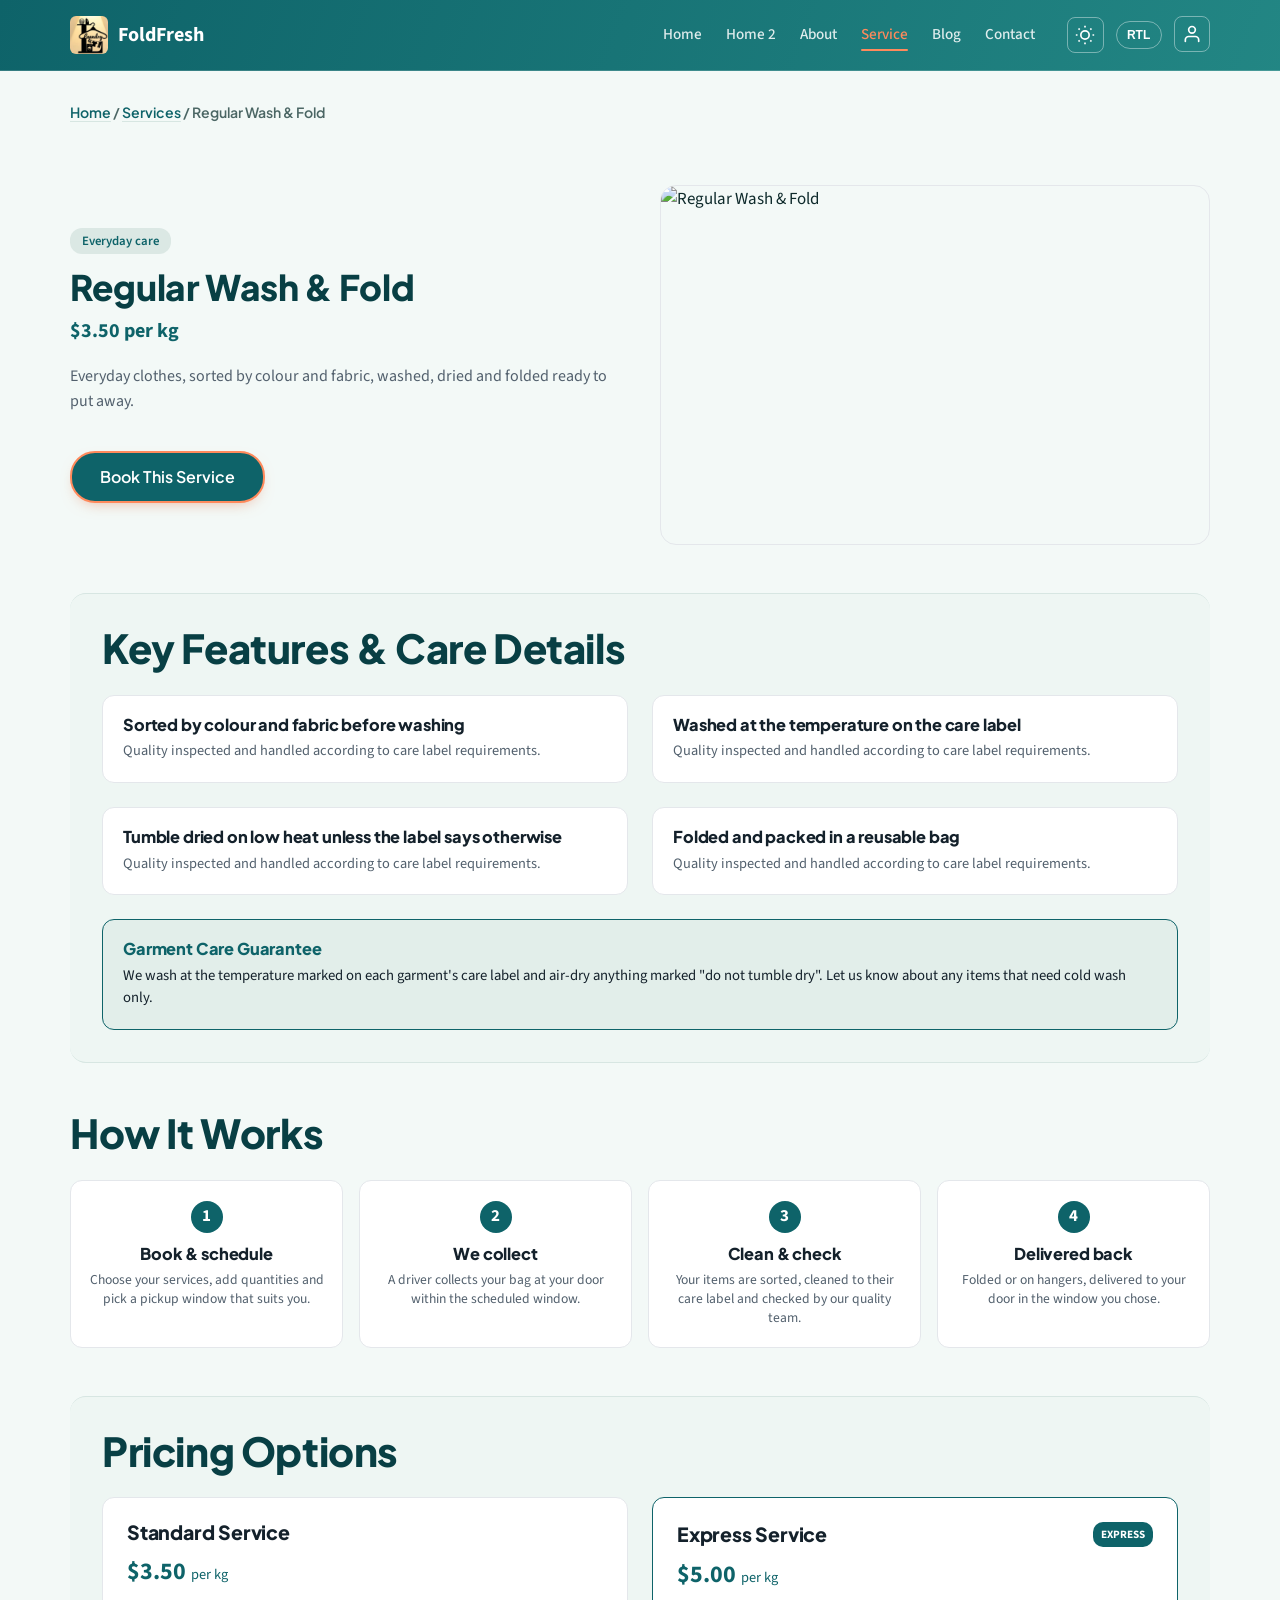
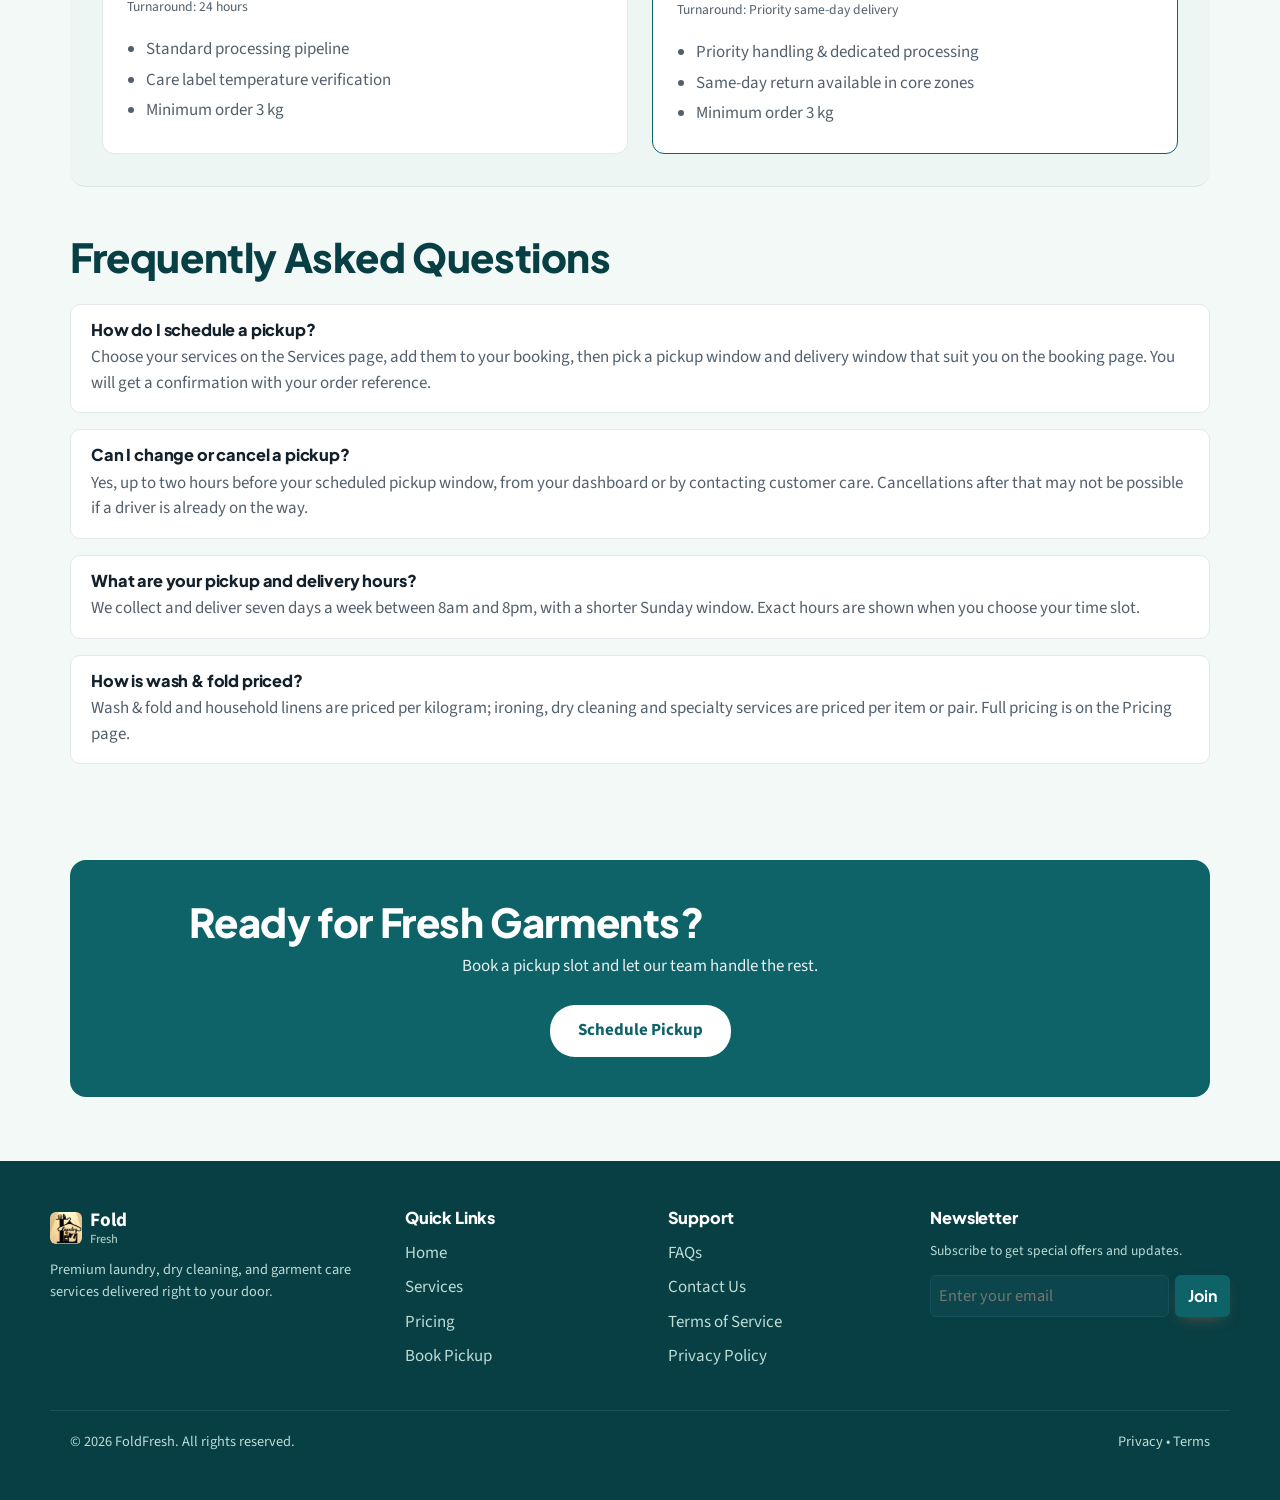
==== service-detail.html @ db2abcd6 "first commit" ====
<!doctype html>
<html lang="en" data-theme="light" dir="ltr">
<head>
<meta charset="utf-8">
<meta name="viewport" content="width=device-width,initial-scale=1">
<title id="pageTitle">Service Detail | FoldFresh</title>
<link rel="icon" href="assets/favicon.svg" type="image/svg+xml">
<link rel="stylesheet" href="css/style.css">
<style>
  :root{--bg:#f3f9f7;--panel:#ffffff;--ink:#0e2a2b;--ink2:#4b6664;--teal:#0E6369;--teal-d:#083f44;--aqua:#3BB0A4;--coral:#ff8a5c;--coral-d:#e26a3d;--line:#d7e6e2;--ok:#2f8f5b;--warn:#c96a1f;--bad:#d1493f;--r:14px;--wrap:1180px;--fh:'Plus Jakarta Sans',system-ui,sans-serif;--fb:'Source Sans 3',system-ui,sans-serif}
html{scroll-behavior:smooth;scroll-padding-top:84px}
body{margin:0;background:var(--bg);color:var(--ink);font:400 1.06rem/1.65 var(--fb);-webkit-font-smoothing:antialiased}
img{max-width:100%;display:block}a{color:inherit}
h1,h2,h3,h4{font-family:var(--fh);line-height:1.12;margin:0 0 .5em;letter-spacing:-.01em;font-weight:800;color:var(--teal-d)}
h1{font-size:clamp(2.4rem,5.4vw,4.2rem)}h2{font-size:clamp(1.7rem,3.2vw,2.5rem)}h3{font-size:1.22rem}h4{font-size:1.02rem}
p{margin:0 0 1em}
.wrap{max-width:var(--wrap);margin:0 auto;padding:0 1.25rem}
  .section { padding: 3rem 0; }
  .section.alt { background-color: var(--section-alt-bg); }
  .detail-hero { display: grid; grid-template-columns: 1fr 1fr; gap: 2.5rem; align-items: center; }
  .detail-hero-img img { width: 100%; height: 360px; object-fit: cover; border-radius: 16px; border: 1px solid var(--border-color); }
  .features-grid { display: grid; grid-template-columns: repeat(2, 1fr); gap: 1.5rem; margin-top: 1.5rem; }
  .feature-box { background: var(--card-bg); padding: 1.25rem; border-radius: 12px; border: 1px solid var(--border-color); }
  .workflow-list { display: grid; grid-template-columns: repeat(4, 1fr); gap: 1rem; margin-top: 1.5rem; }
  .step-card { background: var(--card-bg); padding: 1.25rem 1rem; border-radius: 12px; border: 1px solid var(--border-color); text-align: center; }
  .step-num { width:32px; height:32px; background:var(--accent-color); color:#fff; border-radius:50%; display:flex; align-items:center; justify-content:center; margin:0 auto 0.75rem; font-weight:bold; }
  .pricing-grid { display: grid; grid-template-columns: repeat(2, 1fr); gap: 1.5rem; margin-top: 1.5rem; }
  .plan-card { background: var(--card-bg); border: 1px solid var(--border-color); border-radius: 12px; padding: 1.5rem; }
  .faq-list { display: flex; flex-direction: column; gap: 1rem; margin-top: 1.5rem; }
  .faq-item { background: var(--card-bg); border: 1px solid var(--border-color); border-radius: 10px; padding: 1rem 1.25rem; }
  .cta-band { background: var(--accent-color); color: #fff; padding: 2.5rem; text-align: center; border-radius: 16px; margin: 3rem 0; }

  /* Footer Styling */
  .site-footer { background: var(--teal-d); color: #bcdcd5; padding: 0 0 2rem; margin-top: 4rem; }
  .fgrid4 { display: grid; grid-template-columns: 1.4fr 1fr 1fr 1.3fr; gap: 2rem; padding: 3rem 0 2rem; }
  @media (max-width: 850px) { .fgrid4 { grid-template-columns: 1fr 1fr; } }
  @media (max-width: 520px) { .fgrid4 { grid-template-columns: 1fr; } }
  .site-footer h4 { color: #fff; margin-bottom: .8rem; margin-top: 0; }
  .site-footer ul { list-style: none; padding: 0; margin: 0; }
  .site-footer li { margin-bottom: .4rem; }
  .site-footer a { text-decoration: none; color: #bcdcd5; transition: color 0.2s; }
  .site-footer a:hover { color: var(--coral); }
  .site-footer .logo b { color: #fff; }
  .site-footer .logo small { color: #9cc4bc; }
  .nl { display: flex; gap: .4rem; }
  .nl input { border-color: #155158; background: #0c454b; color: #fff; border: 1px solid #155158; padding: 0.5rem; border-radius: 6px; width: 100%; }
  .legal { border-top: 1px solid #155158; padding-top: 1.2rem; font-size: .9rem; display: flex; justify-content: space-between; flex-wrap: wrap; gap: .6rem; }

  @media (max-width: 768px) { .detail-hero, .features-grid, .workflow-list, .pricing-grid { grid-template-columns: 1fr; } }
</style>
</head>
<body>

<!-- UPDATED NAVBAR -->
<header class="site-header">
  <div class="wrap header-wrap">
    <a href="index.html" class="logo">
      <img src="assets/logo.png" alt="Brand Logo" width="38" height="38">
      <span class="logo-text">FoldFresh</span>
    </a>
    
    <nav class="nav-container">
      <div class="nav-menu-drawer" id="navMenuDrawer">
        <ul class="nav-links">
          <li><a href="index.html" >Home</a></li>
          <li><a href="home-niche.html">Home 2</a></li>
          <li><a href="about.html">About</a></li>
          <li><a href="services.html" class="is-active">Service</a></li>
          <li><a href="blog.html">Blog</a></li>
          <li><a href="contact.html">Contact</a></li>
        </ul>

        <div class="header-actions">
          <button class="icon-btn theme-toggle" id="themeToggleBtn" aria-label="Toggle Dark/Light Mode" title="Toggle Theme">
            <svg class="sun-icon" width="20" height="20" viewBox="0 0 24 24" fill="none" stroke="currentColor" stroke-width="2"><circle cx="12" cy="12" r="5"/><path d="M12 1v2M12 21v2M4.22 4.22l1.42 1.42M18.36 18.36l1.42 1.42M1 12h2M21 12h2M4.22 19.78l1.42-1.42M18.36 5.64l1.42-1.42"/></svg>
            <svg class="moon-icon" width="20" height="20" viewBox="0 0 24 24" fill="none" stroke="currentColor" stroke-width="2"><path d="M21 12.79A9 9 0 1 1 11.21 3 7 7 0 0 0 21 12.79z"/></svg>
          </button>

          <button class="pill-toggle-btn rtl-toggle" id="rtlToggleBtn" aria-label="Toggle RTL Direction">RTL</button>

          <div class="profile-dropdown-wrapper">
            <button class="icon-btn profile-btn" id="profileDropdownBtn" aria-label="User Account Menu">
              <svg width="20" height="20" viewBox="0 0 24 24" fill="none" stroke="currentColor" stroke-width="2" stroke-linecap="round" stroke-linejoin="round">
                <path d="M20 21v-2a4 4 0 0 0-4-4H8a4 4 0 0 0-4 4v2"></path>
                <circle cx="12" cy="7" r="4"></circle>
              </svg>
            </button>

            <div class="profile-dropdown-menu" id="profileDropdownMenu">
              <div class="dropdown-header">
                <h4>FoldFresh</h4>
              </div>
              <ul class="dropdown-links">
                <li><a href="login.html">Login</a></li>
                <li><a href="login.html">Signup</a></li>
              </ul>
            </div>
          </div>
        </div>
      </div>

      <button class="nav-toggle" id="navToggleBtn" aria-label="Toggle menu" aria-expanded="false">
        <span></span><span></span><span></span>
      </button>
    </nav>
  </div>
</header>

<main class="wrap">
  <!-- BREADCRUMBS -->
  <div style="padding-top: 2rem;" class="crumbs">
    <a href="index.html">Home</a> / <a href="service.html">Services</a> / <span id="crumbTitle">Detail</span>
  </div>

  <!-- OVERVIEW HERO -->
  <section class="section">
    <div class="detail-hero">
      <div>
        <span id="svcTag" style="background:rgba(15,76,66,0.1); color:var(--accent-color); padding:0.25rem 0.75rem; border-radius:12px; font-weight:600; font-size:0.8rem;">Tag</span>
        <h1 id="svcTitle" style="font-size:2.2rem; margin:0.75rem 0 0.5rem;">Loading Service...</h1>
        <p id="svcPrice" style="font-size:1.25rem; font-weight:700; color:var(--accent-color); margin-bottom:1rem;"></p>
        <p id="svcDesc" style="color:var(--text-muted); line-height:1.6; font-size:1rem;"></p>
        <a href="book.html" class="btn" style="background:var(--accent-color); color:#fff; padding:0.85rem 1.75rem; border-radius:25px; text-decoration:none; display:inline-block; margin-top:1.25rem; font-weight:600;">Book This Service</a>
      </div>
      <div class="detail-hero-img">
        <img id="svcImage" src="" alt="Service Image">
      </div>
    </div>
  </section>

  <!-- FEATURES -->
  <section class="section alt" style="border-radius:16px; padding:2rem;">
    <h2>Key Features &amp; Care Details</h2>
    <div class="features-grid" id="featuresGrid"></div>
  </section>

  <!-- WORKFLOW -->
  <section class="section">
    <h2>How It Works</h2>
    <div class="workflow-list" id="workflowGrid"></div>
  </section>

  <!-- PRICING -->
  <section class="section alt" style="border-radius:16px; padding:2rem;">
    <h2>Pricing Options</h2>
    <div class="pricing-grid" id="pricingGrid"></div>
  </section>

  <!-- FAQS -->
  <section class="section">
    <h2>Frequently Asked Questions</h2>
    <div class="faq-list" id="faqGrid"></div>
  </section>

  <!-- CTA BAND -->
  <section class="cta-band">
    <h2 style="margin:0 0 0.5rem 0; color:#fff;">Ready for Fresh Garments?</h2>
    <p style="margin:0 0 1.5rem 0; opacity:0.9;">Book a pickup slot and let our team handle the rest.</p>
    <a href="book.html" style="background:#fff; color:var(--accent-color); padding:0.75rem 1.75rem; border-radius:25px; text-decoration:none; font-weight:700; display:inline-block;">Schedule Pickup</a>
  </section>
</main>

<!-- FOOTER -->
<footer class="site-footer">
  <div class="wrap fgrid4">
    <div class="footer-col">
      <a href="index.html" class="logo" style="display: flex; align-items: center; gap: 0.5rem; text-decoration: none;">
        <img src="assets/logo.png" alt="Brand Logo" width="32" height="32">
        <span style="font-size: 1.2rem;"><b>Fold</b><small>Fresh</small></span>
      </a>
      <p style="font-size: 0.9rem; margin-top: 0.75rem; line-height: 1.5;">
        Premium laundry, dry cleaning, and garment care services delivered right to your door.
      </p>
    </div>

    <div class="footer-col">
      <h4>Quick Links</h4>
      <ul>
        <li><a href="index.html">Home</a></li>
        <li><a href="service.html">Services</a></li>
        <li><a href="pricing.html">Pricing</a></li>
        <li><a href="book.html">Book Pickup</a></li>
      </ul>
    </div>

    <div class="footer-col">
      <h4>Support</h4>
      <ul>
        <li><a href="faq.html">FAQs</a></li>
        <li><a href="contact.html">Contact Us</a></li>
        <li><a href="terms.html">Terms of Service</a></li>
        <li><a href="privacy.html">Privacy Policy</a></li>
      </ul>
    </div>

    <div class="footer-col">
      <h4>Newsletter</h4>
      <p style="font-size: 0.85rem; margin-bottom: 0.75rem;">Subscribe to get special offers and updates.</p>
      <form class="nl" onsubmit="event.preventDefault();">
        <input type="email" placeholder="Enter your email" required>
        <button type="submit" class="btn" style="background: var(--accent-color); color: #fff; border: none; padding: 0.5rem 0.8rem; border-radius: 6px; cursor: pointer;">Join</button>
      </form>
    </div>
  </div>

  <div class="wrap legal">
    <p>&copy; 2026 FoldFresh. All rights reserved.</p>
    <div>
      <a href="privacy.html">Privacy</a> &bull; <a href="terms.html">Terms</a>
    </div>
  </div>
</footer>

<script src="js/data.js"></script>
<script>
  document.addEventListener("DOMContentLoaded", () => {
    // 1. Get service ID from URL query string
    const urlParams = new URLSearchParams(window.location.search);
    const serviceId = urlParams.get('id');

    // 2. Locate service in SERVICES array
    const data = SERVICES.find(s => s.id === serviceId) || SERVICES[0];

    // 3. Render Hero Content
    document.title = `${data.name} | FoldFresh`;
    document.getElementById("crumbTitle").textContent = data.name;
    document.getElementById("svcTitle").textContent = data.name;
    document.getElementById("svcTag").textContent = CATS[data.cat] || data.cat;
    
    const unitText = UNIT_LABEL[data.unit] || data.unit;
    document.getElementById("svcPrice").textContent = `$${data.price.toFixed(2)} ${unitText}`;
    document.getElementById("svcDesc").textContent = data.short;
    
    document.getElementById("svcImage").src = U(data.img);
    document.getElementById("svcImage").alt = data.name;

    // 4. Render Features & Care Details
    const featuresHTML = data.features.map(f => `
      <div class="feature-box">
        <h4 style="margin:0 0 0.4rem; color:var(--text-main);">${f}</h4>
        <p style="margin:0; color:var(--text-muted); font-size:0.9rem; line-height:1.5;">Quality inspected and handled according to care label requirements.</p>
      </div>
    `).join('');

    const careHTML = `
      <div class="feature-box" style="grid-column: 1 / -1; background: rgba(15,76,66,0.05); border-color: var(--accent-color);">
        <h4 style="margin:0 0 0.4rem; color:var(--accent-color);">Garment Care Guarantee</h4>
        <p style="margin:0; color:var(--text-main); font-size:0.92rem; line-height:1.5;">${data.care}</p>
      </div>
    `;
    document.getElementById("featuresGrid").innerHTML = featuresHTML + careHTML;

    // 5. Render Workflow
    document.getElementById("workflowGrid").innerHTML = PROCESS.map((s, i) => `
      <div class="step-card">
        <div class="step-num">${i + 1}</div>
        <h4 style="margin:0 0 0.4rem; color:var(--text-main);">${s.title}</h4>
        <p style="margin:0; color:var(--text-muted); font-size:0.85rem; line-height:1.4;">${s.text}</p>
      </div>
    `).join('');

    // 6. Render Pricing Options
    document.getElementById("pricingGrid").innerHTML = `
      <div class="plan-card">
        <h3 style="margin:0; color:var(--text-main);">Standard Service</h3>
        <p style="font-size:1.5rem; font-weight:700; color:var(--accent-color); margin:0.5rem 0 0.25rem 0;">
          $${data.pricing.standard.toFixed(2)} <span style="font-size:0.9rem; font-weight:normal;">${unitText}</span>
        </p>
        <p style="color:var(--text-muted); font-size:0.85rem; margin-bottom:1rem;">Turnaround: ${data.turnaround}</p>
        <ul style="padding-left:1.2rem; color:var(--text-muted); line-height:1.8; margin:0;">
          <li>Standard processing pipeline</li>
          <li>Care label temperature verification</li>
          <li>${data.minNote}</li>
        </ul>
      </div>
      
      <div class="plan-card" style="border-color: var(--accent-color);">
        <div style="display:flex; justify-content:space-between; align-items:center;">
          <h3 style="margin:0; color:var(--text-main);">Express Service</h3>
          <span style="background:var(--accent-color); color:#fff; font-size:0.7rem; padding:0.2rem 0.5rem; border-radius:10px; font-weight:bold;">EXPRESS</span>
        </div>
        <p style="font-size:1.5rem; font-weight:700; color:var(--accent-color); margin:0.5rem 0 0.25rem 0;">
          $${data.pricing.express.toFixed(2)} <span style="font-size:0.9rem; font-weight:normal;">${unitText}</span>
        </p>
        <p style="color:var(--text-muted); font-size:0.85rem; margin-bottom:1rem;">Turnaround: Priority same-day delivery</p>
        <ul style="padding-left:1.2rem; color:var(--text-muted); line-height:1.8; margin:0;">
          <li>Priority handling & dedicated processing</li>
          <li>Same-day return available in core zones</li>
          <li>${data.minNote}</li>
        </ul>
      </div>
    `;

    // 7. Render FAQs
    document.getElementById("faqGrid").innerHTML = FAQS.slice(0, 4).map(f => `
      <div class="faq-item">
        <h4 style="margin:0 0 0.4rem; color:var(--text-main);">${f.q}</h4>
        <p style="margin:0; color:var(--text-muted); line-height:1.5;">${f.a}</p>
      </div>
    `).join('');
  });
</script>
</body>
</html>
---- css/style.css ----
@import url('https://fonts.googleapis.com/css2?family=Plus+Jakarta+Sans:wght@500;600;700;800&family=Source+Sans+3:ital,wght@0,400;0,500;0,600;1,400&display=swap');
*,*::before,*::after{box-sizing:border-box}
:root{--bg:#f3f9f7;--panel:#ffffff;--ink:#0e2a2b;--ink2:#4b6664;--teal:#0E6369;--teal-d:#083f44;--aqua:#3BB0A4;--coral:#ff8a5c;--coral-d:#e26a3d;--line:#d7e6e2;--ok:#2f8f5b;--warn:#c96a1f;--bad:#d1493f;--r:14px;--wrap:1180px;--fh:'Plus Jakarta Sans',system-ui,sans-serif;--fb:'Source Sans 3',system-ui,sans-serif;--brand-gradient:linear-gradient(110deg,#0E6369 0%,#3BB0A4 100%);--contrast:var(--coral);--contrast-d:var(--coral-d)}
html{scroll-behavior:smooth;scroll-padding-top:84px}
body{margin:0;background:var(--bg);color:var(--ink);font:400 1.06rem/1.65 var(--fb);-webkit-font-smoothing:antialiased}
img{max-width:100%;display:block}a{color:inherit}
h1,h2,h3,h4{font-family:var(--fh);line-height:1.12;margin:0 0 .5em;letter-spacing:-.01em;font-weight:800;color:var(--teal-d)}
h1{font-size:clamp(2.4rem,5.4vw,4.2rem)}h2{font-size:clamp(1.7rem,3.2vw,2.5rem)}h3{font-size:1.22rem}h4{font-size:1.02rem}
p{margin:0 0 1em}
.wrap{max-width:var(--wrap);margin:0 auto;padding:0 1.25rem}
.section{padding:clamp(3rem,7vw,5.5rem) 0}
.section.alt{background:var(--panel);border-block:1px solid var(--line)}
.section.dark{background:var(--teal-d);color:#dcefe9}.section.dark h1,.section.dark h2,.section.dark h3{color:#fff}.section.dark .muted,.section.dark .lead{color:#a9cfc7}
.section-head{max-width:40rem;margin-bottom:2.2rem}
.lead{font-size:1.2rem;color:var(--ink2);max-width:36em}.muted{color:var(--ink2)}.small{font-size:.92rem}
.skip{position:absolute;left:-999px}.skip:focus{left:1rem;top:1rem;background:var(--coral);color:#fff;padding:.5rem 1rem;z-index:99;border-radius:8px}
:focus-visible{outline:3px solid var(--teal);outline-offset:3px}
.section.dark :focus-visible,.site-footer :focus-visible{outline-color:var(--coral)}
/* buttons */
.btn{display:inline-flex;align-items:center;justify-content:center;gap:.5rem;font:700 1rem var(--fh);padding:.85rem 1.4rem;border:2px solid var(--coral);background:var(--coral);color:#fff;border-radius:99px;text-decoration:none;cursor:pointer;transition:transform .15s,background .15s,box-shadow .15s;box-shadow:0 6px 16px -8px rgba(226,106,61,.6)}
.btn:hover{background:var(--coral-d);border-color:var(--coral-d);transform:translateY(-2px)}.btn:active{transform:none}
.btn-ghost{background:transparent;color:var(--teal-d);border-color:var(--teal-d);box-shadow:none}.btn-ghost:hover{background:var(--teal-d);color:#fff}
.btn-dark{background:var(--teal-d);border-color:var(--teal-d);box-shadow:none}.btn-dark:hover{background:#062e32}
.btn-sm{padding:.5rem .95rem;font-size:.9rem}
.section.dark .btn-ghost{color:#fff;border-color:#fff}.section.dark .btn-ghost:hover{background:#fff;color:var(--teal-d)}
.btn[disabled]{opacity:.5;cursor:not-allowed;transform:none}
.link{font-family:var(--fh);font-weight:700;color:var(--teal);text-decoration-thickness:2px;text-underline-offset:4px}

@media(max-width:1020px){.burger{display:inline-grid}.nav{display:none;position:absolute;top:100%;left:0;right:0;flex-direction:column;background:var(--bg);padding:1rem 1.25rem 1.4rem;border-bottom:1px solid var(--line);gap:.7rem}.nav.open{display:flex}}
/* icons */
.ico{width:1em;height:1em;stroke:currentColor;fill:none;stroke-width:1.8;stroke-linecap:round;stroke-linejoin:round;flex:none}
/* hero */
.hero{padding:clamp(2.4rem,6vw,5rem) 0 clamp(2.2rem,5vw,4rem);border-bottom:1px solid var(--line);background:radial-gradient(1100px 500px at 85% -10%,#e3f4ee 0%,transparent 60%)}
.hero-grid{display:grid;grid-template-columns:1.05fr .95fr;gap:3rem;align-items:center}
.cta-row{display:flex;flex-wrap:wrap;gap:.8rem;margin:1.6rem 0}
.hero-facts{list-style:none;padding:0;margin:1.8rem 0 0;display:flex;gap:1.5rem;flex-wrap:wrap;color:var(--ink2);font-size:1rem}
.hero-facts li{display:flex;gap:.5rem;align-items:center}.hero-facts .ico{color:var(--aqua);font-size:1.3rem}
.porthole{position:relative;aspect-ratio:1;max-width:480px;margin-inline:auto;width:100%;border-radius:50%;background:var(--teal-d);box-shadow:0 20px 50px -20px rgba(8,63,68,.5)}
.porthole::before{content:"";position:absolute;inset:-14px;border-radius:50%;border:14px solid #eef6f3;box-shadow:0 0 0 2px var(--line)}
.porthole .glass{position:absolute;inset:16px;border-radius:50%;overflow:hidden;background:#0a4a50}
.porthole .glass img{width:100%;height:100%;object-fit:cover;opacity:.9;animation:spin 14s linear infinite}
.porthole .ring{position:absolute;inset:16px;border-radius:50%;border:5px solid rgba(255,255,255,.18);pointer-events:none}
.porthole .door-open{clip-path:circle(0% at 50% 50%);animation:open 1.4s cubic-bezier(.2,.8,.2,1) both}
@keyframes spin{from{transform:rotate(0)}to{transform:rotate(360deg)}}
@keyframes open{from{clip-path:circle(0% at 50% 50%)}to{clip-path:circle(75% at 50% 50%)}}
@media(max-width:900px){.hero-grid{grid-template-columns:1fr}.porthole{max-width:340px}}
.page-head{padding:clamp(2.4rem,5vw,4rem) 0 2rem;border-bottom:1px solid var(--line)}
.page-head h1{font-size:clamp(2.1rem,4.6vw,3.4rem);margin-bottom:.3em}
.crumbs{font:600 .88rem var(--fh);color:var(--ink2);margin-bottom:1rem}.crumbs a{text-decoration:none;color:var(--teal);border-bottom:1px solid var(--line)}
/* layout helpers */
.grid{display:grid;gap:1.5rem}.g2{grid-template-columns:repeat(2,1fr)}.g3{grid-template-columns:repeat(3,1fr)}.g4{grid-template-columns:repeat(4,1fr)}
.split{display:grid;grid-template-columns:1fr 1fr;gap:3rem;align-items:center}
@media(max-width:900px){.g3,.g4{grid-template-columns:repeat(2,1fr)}.split{grid-template-columns:1fr;gap:1.8rem}}
@media(max-width:600px){.g2,.g3,.g4{grid-template-columns:1fr}}
.svc-grid{display:grid;grid-template-columns:repeat(auto-fill,minmax(260px,1fr));gap:1.6rem}
/* service card */
.scard{background:var(--panel);border:1.5px solid var(--line);border-radius:var(--r);overflow:hidden;display:flex;flex-direction:column;transition:box-shadow .2s,transform .2s}
.scard:hover{box-shadow:0 16px 34px -22px rgba(8,63,68,.4);transform:translateY(-3px)}
.scard .ph{position:relative;display:block;aspect-ratio:4/3;overflow:hidden;background:#dcece7}
.scard .ph img{width:100%;height:100%;object-fit:cover;transition:transform .5s}
.scard:hover .ph img{transform:scale(1.06)}
.scard .cat-pill{position:absolute;left:10px;top:10px;background:rgba(14,42,43,.75);color:#fff;font:700 .72rem var(--fh);padding:.25rem .6rem;border-radius:99px}
.scard .body{padding:1.1rem 1.1rem 1.3rem;display:flex;flex-direction:column;gap:.4rem;flex:1}
.scard h3{margin:0;font-size:1.15rem}.scard h3 a{text-decoration:none;color:var(--teal-d)}.scard h3 a:hover{text-decoration:underline}
.scard .sub{color:var(--ink2);font-size:.97rem;flex:1}
.scard .row{display:flex;align-items:center;justify-content:space-between;gap:.5rem;margin-top:.5rem;padding-top:.7rem;border-top:1px dashed var(--line)}
.price{font:800 1.25rem var(--fh);color:var(--teal-d)}.price small{font:500 .85rem var(--fb);color:var(--ink2)}
.tag{display:inline-block;font:700 .76rem var(--fh);padding:.16rem .58rem;border-radius:99px;border:1.5px solid var(--line);background:#eef6f3;color:var(--teal-d)}
.tag.turn{background:#fff2ea;border-color:#f6cdb2;color:var(--coral-d)}
.heart{width:36px;height:36px;border-radius:50%;border:1.5px solid var(--line);background:transparent;display:grid;place-items:center;cursor:pointer;color:var(--teal-d)}
.heart svg{width:18px;height:18px}.heart[aria-pressed=true]{background:var(--coral);border-color:var(--coral);color:#fff}
.heart[aria-pressed=true] svg{fill:currentColor}
/* service rows (overview lists) */
.rows{border-top:2px solid var(--teal-d)}
.row-item{display:grid;grid-template-columns:52px 1fr;gap:1.2rem;align-items:center;padding:1.2rem 0;border-bottom:1px solid var(--line);text-decoration:none}
.row-item .ico-wrap{width:52px;height:52px;border-radius:50%;background:#eaf6f1;display:grid;place-items:center;color:var(--teal)}
.row-item .ico-wrap .ico{font-size:1.5rem}
.row-item h3{margin:0 0 .15rem;color:var(--teal-d)}.row-item p{margin:0;color:var(--ink2)}
a.row-item:hover{background:#f7fbfa}
.rows.two{display:grid;grid-template-columns:1fr 1fr;column-gap:3rem;border-top:0}.rows.two .row-item:nth-child(-n+2){border-top:2px solid var(--teal-d)}
@media(max-width:900px){.rows.two{grid-template-columns:1fr}.rows.two .row-item:nth-child(2){border-top:0}}
/* benefits */
.benefit{border-left:4px solid var(--coral);padding-left:1rem}.benefit h3{margin-bottom:.25rem;color:var(--teal-d)}.benefit p{margin:0;color:var(--ink2)}
.section.dark .benefit{border-color:var(--aqua)}.section.dark .benefit h3{color:#fff}.section.dark .benefit p{color:#a9cfc7}
.quote{background:var(--panel);border:1.5px solid var(--line);border-radius:var(--r);padding:1.4rem;display:flex;flex-direction:column;gap:.8rem;margin:0}
.quote p{margin:0}.quote footer{font:600 .95rem var(--fh);color:var(--ink2);margin-top:auto}.stars{color:var(--coral);letter-spacing:.15em}
.logos{display:flex;flex-wrap:wrap;gap:1rem 2.5rem;margin-top:2.2rem;padding-top:1.5rem;border-top:1px solid var(--line);font:800 1.15rem var(--fh);color:#8fa9a4;letter-spacing:-.02em}
.cta-band{background:linear-gradient(120deg,var(--teal) 0%,var(--aqua) 100%);padding:3.2rem 0}
.cta-band .wrap{display:flex;flex-wrap:wrap;gap:1.5rem;align-items:center;justify-content:space-between}.cta-band h2{margin:0;max-width:24ch;color:#fff}
/* problem/solution */
.ps{display:grid;grid-template-columns:1fr 1fr;gap:0;border:1.5px solid var(--line);border-radius:var(--r);overflow:hidden}
.ps>div{padding:2rem}.ps>div:first-child{background:#fdeee6}.ps>div:last-child{background:#e6f4ef}
.ps ul{padding-left:1.1rem;margin:0}.ps li{margin-bottom:.6rem}
@media(max-width:800px){.ps{grid-template-columns:1fr}}
.steps{counter-reset:s;list-style:none;padding:0;margin:0;display:grid;gap:1.4rem;grid-template-columns:repeat(4,1fr)}
.steps li{counter-increment:s;border-top:3px solid var(--coral);padding-top:.9rem}
.steps li::before{content:counter(s);font:800 2.2rem/1 var(--fh);color:var(--teal);display:block;margin-bottom:.3rem}
.steps h3{margin-bottom:.2rem;color:var(--teal-d)}.steps p{margin:0;color:var(--ink2)}
@media(max-width:900px){.steps{grid-template-columns:repeat(2,1fr)}}
@media(max-width:560px){.steps{grid-template-columns:1fr}}
/* tracker */
.tracker{display:flex;gap:0;list-style:none;padding:0;margin:0;counter-reset:t}
.tracker li{flex:1;text-align:center;position:relative;padding-top:2.4rem}
.tracker li::before{content:"";position:absolute;top:14px;left:-50%;width:100%;height:3px;background:var(--line);z-index:0}
.tracker li:first-child::before{display:none}
.tracker li.done::before{background:var(--teal)}
.tracker b.dot{counter-increment:t;width:30px;height:30px;border-radius:50%;background:#fff;border:3px solid var(--line);display:grid;place-items:center;position:absolute;top:0;left:50%;transform:translateX(-50%);font:800 .85rem var(--fh);color:var(--ink2);z-index:1}
.tracker li.done b.dot{border-color:var(--teal);background:var(--teal);color:#fff}
.tracker li.current b.dot{border-color:var(--coral);background:var(--coral);color:#fff;box-shadow:0 0 0 5px #ffe4d6}
.tracker span{font:700 .84rem var(--fh);display:block;color:var(--ink2)}
.tracker li.done span,.tracker li.current span{color:var(--teal-d)}
@media(max-width:700px){.tracker{flex-wrap:wrap;gap:1.4rem 0}.tracker li{flex:0 0 33.33%;padding-top:2.2rem}.tracker li::before{display:none}}
/* timeline */
.timeline{border-left:3px solid var(--teal-d);margin-left:.5rem;padding-left:1.6rem;display:grid;gap:1.6rem}
.timeline div{position:relative}.timeline div::before{content:"";position:absolute;left:-2.15rem;top:.45rem;width:14px;height:14px;background:var(--coral);border:2px solid var(--teal-d);border-radius:50%}
.timeline b{font:800 1.05rem var(--fh);color:var(--teal-d)}
.team img{aspect-ratio:1;object-fit:cover;width:100%;border-radius:var(--r);border:1.5px solid var(--line)}
.team h3{margin:.7rem 0 0;font-size:1.08rem;color:var(--teal-d)}.team .role{font:600 .9rem var(--fh);color:var(--coral-d);margin-bottom:.3rem}.team p{font-size:.96rem;color:var(--ink2)}
/* catalog layout */
.chips{display:flex;flex-wrap:wrap;gap:.5rem;margin:1.4rem 0 0}
.chip{font:700 .93rem var(--fh);padding:.5rem 1.05rem;border:2px solid var(--teal-d);border-radius:99px;background:transparent;cursor:pointer;color:var(--teal-d)}
.chip[aria-pressed=true]{background:var(--teal-d);color:#fff}
.shop{display:grid;grid-template-columns:250px 1fr;gap:2.4rem;padding:2rem 0 4rem;align-items:start}
.filters{position:sticky;top:90px;display:grid;gap:1rem;background:var(--panel);border:1.5px solid var(--line);border-radius:var(--r);padding:1.2rem}
.filters h2{font-size:1.05rem;margin:0;color:var(--teal-d)}.filters .field{margin:0}
@media(max-width:850px){.shop{grid-template-columns:1fr}.filters{position:static}}
.hint{background:#eaf6f1;border:1.5px solid #bfe3d7;border-radius:var(--r);padding:.7rem 1rem;font-size:.98rem;margin-bottom:1.2rem;color:var(--teal-d)}
.result-bar{display:flex;justify-content:space-between;align-items:center;margin-bottom:1.2rem;flex-wrap:wrap;gap:.6rem}
.empty{border:2px dashed #b9d3cd;border-radius:var(--r);padding:2.5rem;text-align:center;grid-column:1/-1}
/* forms */
label,.lbl{display:block;font:700 .93rem var(--fh);margin-bottom:.3rem;color:var(--teal-d)}
input,select,textarea{width:100%;font:400 1.02rem var(--fb);padding:.65rem .8rem;border:1.6px solid var(--line);border-radius:10px;background:#fff;color:var(--ink)}
input:focus,select:focus,textarea:focus{border-color:var(--teal)}
textarea{min-height:120px;resize:vertical}
input[type=checkbox],input[type=radio]{width:auto;accent-color:var(--teal)}
.field{margin-bottom:1rem}.field .err{display:none;color:var(--bad);font:600 .88rem var(--fh);margin-top:.25rem}
.field.bad input,.field.bad select,.field.bad textarea{border-color:var(--bad)}.field.bad .err{display:block}
.fgrid{display:grid;grid-template-columns:1fr 1fr;gap:0 1.2rem}@media(max-width:640px){.fgrid{grid-template-columns:1fr}}
.checks{display:grid;grid-template-columns:1fr 1fr;gap:.4rem 1rem;margin-bottom:1rem}.checks label{font:500 1rem var(--fb);display:flex;gap:.5rem;align-items:center;margin:0;color:var(--ink)}
fieldset{border:1.5px solid var(--line);border-radius:var(--r);padding:1rem 1.2rem 1.2rem;margin:0 0 1.4rem;background:#f8fbfa}legend{font:800 1.05rem var(--fh);padding:0 .5rem;color:var(--teal-d)}
.panel{background:var(--panel);border:1.5px solid var(--line);border-radius:var(--r);padding:1.6rem}
.notice{border:1.5px solid #bfe3d7;background:#eaf6f1;border-radius:var(--r);padding:1.2rem 1.4rem;color:var(--teal-d)}.notice.bad{border-color:#f3c3bc;background:#fdeeec;color:var(--bad)}
/* qty stepper */
.stepper{display:inline-flex;align-items:center;gap:.5rem;border:1.5px solid var(--line);border-radius:99px;padding:.2rem .3rem}
.stepper button{width:26px;height:26px;border:0;background:#eaf6f1;border-radius:50%;cursor:pointer;font-weight:800;color:var(--teal-d)}
.stepper span{min-width:1.4rem;text-align:center;font:700 .95rem var(--fh)}
/* basket item row */
.bi{display:grid;grid-template-columns:1fr auto;gap:.4rem;padding:.9rem 0;border-bottom:1px solid var(--line);align-items:center}
.bi b{font:700 .98rem/1.3 var(--fh);display:block;color:var(--teal-d)}.bi .unit{color:var(--ink2);font-size:.88rem}
.sum{display:flex;justify-content:space-between;font:800 1.15rem var(--fh);margin-bottom:.8rem;color:var(--teal-d)}
/* detail */
.detail{display:grid;grid-template-columns:1.05fr .95fr;gap:3rem;padding:2rem 0 3rem;align-items:start}
@media(max-width:900px){.detail{grid-template-columns:1fr}}
.detail .ph{aspect-ratio:4/3;border-radius:var(--r);overflow:hidden;border:1.5px solid var(--line)}
.buybox .price{font-size:2rem}.buybox .cta-row{margin:1.2rem 0}
.tbl{width:100%;border-collapse:collapse;font-size:1rem}.tbl th,.tbl td{text-align:left;padding:.65rem .8rem;border-bottom:1px solid var(--line);vertical-align:top}
.tbl th{font:700 .93rem var(--fh);width:38%;background:#f2f8f6;color:var(--teal-d)}
.tbl.wide th{width:auto}.tbl-wrap{overflow-x:auto;border:1.5px solid var(--line);border-radius:var(--r);background:var(--panel)}
.ticks{list-style:none;padding:0;margin:0}.ticks li{display:flex;gap:.6rem;margin-bottom:.5rem}.ticks .ico{color:var(--teal);margin-top:.3rem}
/* pricing */
.toggle{display:inline-flex;border:2px solid var(--teal-d);border-radius:99px;overflow:hidden;margin-bottom:2rem}
.toggle button{font:700 .93rem var(--fh);padding:.55rem 1.2rem;border:0;background:transparent;cursor:pointer;color:var(--teal-d)}.toggle button[aria-pressed=true]{background:var(--teal-d);color:#fff}
.plan{background:var(--panel);border:1.5px solid var(--line);border-radius:var(--r);display:flex;flex-direction:column}
.plan header{padding:1.3rem 1.4rem;border-bottom:1.5px solid var(--line)}.plan.best header{background:linear-gradient(120deg,var(--teal),var(--aqua));border-radius:var(--r) var(--r) 0 0}.plan.best header h3,.plan.best header .amt{color:#fff}
.plan h3{margin:0;color:var(--teal-d)}.plan .amt{font:800 2.3rem/1 var(--fh);margin-top:.6rem;color:var(--teal-d)}.plan .amt small{font:500 1rem var(--fb);color:var(--ink2)}
.plan.best .amt small{color:#e3f4ee}
.plan .in{padding:1.3rem 1.4rem;display:flex;flex-direction:column;gap:1rem;flex:1}.plan .in .btn{margin-top:auto}
/* FAQ */
details{border-bottom:1px solid var(--line);padding:1rem 0}details:first-of-type{border-top:2px solid var(--teal-d)}
summary{font:700 1.12rem var(--fh);cursor:pointer;list-style:none;display:flex;justify-content:space-between;gap:1rem;color:var(--teal-d)}
summary::-webkit-details-marker{display:none}summary::after{content:"+";font-size:1.5rem;line-height:1;color:var(--coral)}details[open] summary::after{content:"\2212"}
details p{margin:.7rem 0 0;color:var(--ink2);max-width:60ch}
/* blog */
.post-row{display:grid;grid-template-columns:260px 1fr;gap:1.6rem;padding:1.5rem 0;border-bottom:1px solid var(--line);text-decoration:none}
.post-row img{aspect-ratio:4/3;object-fit:cover;width:100%;border-radius:10px;border:1.5px solid var(--line)}
.post-row h3{font-size:1.4rem;margin:.3rem 0;color:var(--teal-d)}.post-row:hover h3{text-decoration:underline}
.meta{font:600 .9rem var(--fh);color:var(--ink2);display:flex;flex-wrap:wrap;gap:.3rem 1rem}
@media(max-width:700px){.post-row{grid-template-columns:1fr}}
.blog-layout{display:grid;grid-template-columns:1fr 300px;gap:3rem;padding:2rem 0 4rem;align-items:start}@media(max-width:900px){.blog-layout{grid-template-columns:1fr}}
.prose{max-width:66ch}.prose p{font-size:1.12rem;line-height:1.75}.prose h2{font-size:1.5rem;margin-top:1.6em;color:var(--teal-d)}
.prose blockquote{margin:1.6rem 0;padding-left:1.2rem;border-left:4px solid var(--coral);font-size:1.25rem;font-style:italic;color:var(--teal-d)}
.author{display:flex;gap:1rem;align-items:center;border:1.5px solid var(--line);border-radius:var(--r);padding:1rem;background:var(--panel);margin-top:2.5rem}.author img{width:70px;height:70px;border-radius:50%;object-fit:cover}
.side h3{font-size:1.02rem;border-bottom:2px solid var(--teal-d);padding-bottom:.4rem;color:var(--teal-d)}.side ul{list-style:none;padding:0;margin:0 0 2rem}.side li{padding:.35rem 0;border-bottom:1px solid var(--line)}.side a{text-decoration:none;color:var(--ink)}.side a:hover{text-decoration:underline}
.cover{width:100%;aspect-ratio:16/8;object-fit:cover;border:1.5px solid var(--line);border-radius:var(--r);margin:1.5rem 0 2rem}
.related{display:grid;grid-template-columns:repeat(3,1fr);gap:1.2rem}.related a{text-decoration:none}.related img{aspect-ratio:4/3;object-fit:cover;width:100%;border-radius:10px}.related b{font:700 1rem var(--fh);display:block;margin-top:.4rem;color:var(--teal-d)}@media(max-width:700px){.related{grid-template-columns:1fr}}
/* contact */
.contact-list{list-style:none;padding:0;margin:0 0 1.5rem}.contact-list li{display:flex;gap:.8rem;padding:.7rem 0;border-bottom:1px solid var(--line)}.contact-list .ico-wrap{width:40px;height:40px;border-radius:50%;background:#eaf6f1;display:grid;place-items:center;color:var(--teal);flex:none}
.map{width:100%;height:380px;border:1.5px solid var(--line);border-radius:var(--r)}
.area-grid{display:grid;grid-template-columns:repeat(auto-fill,minmax(180px,1fr));gap:.8rem}
.area{border:1.5px solid var(--line);border-radius:10px;padding:.7rem .9rem;display:flex;justify-content:space-between;align-items:center;background:var(--panel)}
.pay-grid{display:flex;flex-wrap:wrap;gap:1rem}.pay{display:flex;align-items:center;gap:.6rem;border:1.5px solid var(--line);border-radius:10px;padding:.6rem 1rem;background:var(--panel)}
/* footer */
.site-footer{background:var(--teal-d);color:#bcdcd5;padding:0 0 2rem}
.fgrid4{display:grid;grid-template-columns:1.4fr 1fr 1fr 1.3fr;gap:2rem;padding:3rem 0 2rem}@media(max-width:850px){.fgrid4{grid-template-columns:1fr 1fr}}@media(max-width:520px){.fgrid4{grid-template-columns:1fr}}
.site-footer h4{color:#fff;margin-bottom:.8rem}.site-footer ul{list-style:none;padding:0;margin:0}.site-footer li{margin-bottom:.4rem}.site-footer a{text-decoration:none}.site-footer a:hover{color:var(--coral)}
.site-footer .logo b{color:#fff}.site-footer .logo small{color:#9cc4bc}
.nl{display:flex;gap:.4rem}.nl input{border-color:#155158;background:#0c454b;color:#fff}.legal{border-top:1px solid #155158;padding-top:1.2rem;font-size:.9rem;display:flex;justify-content:space-between;flex-wrap:wrap;gap:.6rem}
/* basket drawer */
.scrim{position:fixed;inset:0;background:rgba(8,40,44,.5);opacity:0;pointer-events:none;transition:opacity .2s;z-index:50}.scrim.on{opacity:1;pointer-events:auto}
.drawer{position:fixed;top:0;right:0;bottom:0;width:min(420px,100%);background:var(--bg);border-left:1.5px solid var(--line);z-index:60;transform:translateX(100%);transition:transform .25s;display:flex;flex-direction:column}
.drawer.on{transform:none}.drawer header{display:flex;justify-content:space-between;align-items:center;padding:1rem 1.2rem;border-bottom:1.5px solid var(--line)}.drawer h2{margin:0;font-size:1.3rem;color:var(--teal-d)}
.drawer .items{flex:1;overflow:auto;padding:1rem 1.2rem}.drawer footer{padding:1.2rem;border-top:1.5px solid var(--line);background:var(--panel)}
.toast{position:fixed;left:50%;bottom:1.5rem;transform:translate(-50%,120px);background:var(--teal-d);color:#fff;padding:.8rem 1.3rem;border-radius:10px;font:600 1rem var(--fh);z-index:80;transition:transform .25s;max-width:90vw}.toast.on{transform:translate(-50%,0)}
/* dashboard */
.dash{display:grid;grid-template-columns:230px 1fr;gap:2rem;padding:2rem 0 4rem;align-items:start}@media(max-width:850px){.dash{grid-template-columns:1fr}}
.dnav{display:grid;gap:.3rem;position:sticky;top:90px}.dnav button{text-align:left;font:700 .98rem var(--fh);padding:.7rem 1rem;border:2px solid transparent;background:transparent;border-radius:10px;cursor:pointer;color:var(--teal-d)}
.dnav button[aria-selected=true]{background:var(--teal-d);color:#fff}.dnav button:hover{border-color:var(--teal-d)}
@media(max-width:850px){.dnav{grid-auto-flow:column;overflow:auto;position:static}}
.stat{border-left:4px solid var(--coral);padding:.2rem 0 .2rem 1rem}.stat b{font:800 2.1rem/1 var(--fh);display:block;color:var(--teal-d)}.stat span{color:var(--ink2);font-size:.97rem}
.status{font:700 .78rem var(--fh);padding:.15rem .6rem;border-radius:99px;background:#eef2f1;border:1.5px solid var(--ink2);white-space:nowrap;color:var(--ink2)}.status.done{background:#e2f4ea;border-color:var(--ok);color:var(--ok)}.status.wait{background:#fdeee0;border-color:var(--warn);color:var(--warn)}
/* full-screen pages */
.center-page{min-height:calc(100vh - 72px);display:grid;place-items:center;padding:3rem 1.25rem;text-align:center}
.blank-frame{background:var(--panel);border:1.5px solid var(--line);border-radius:24px;padding:3rem 2rem;max-width:620px;margin:0 auto}
.blank-frame h1{font-size:clamp(4rem,14vw,8rem);margin:0;line-height:.9;color:var(--coral)}
.auth{max-width:520px;margin:3rem auto 5rem}
.tabs{display:flex;border-bottom:2px solid var(--teal-d);margin-bottom:1.4rem}.tabs button{flex:1;font:800 1.05rem var(--fh);padding:.8rem;border:0;background:transparent;cursor:pointer;color:var(--ink2)}.tabs button[aria-selected=true]{background:var(--teal-d);color:#fff}
.legal-doc{max-width:72ch;padding:2rem 0 4rem}.legal-doc h2{font-size:1.4rem;margin-top:1.8em;color:var(--teal-d)}
@media(prefers-reduced-motion:reduce){*,*::before,*::after{animation:none!important;transition:none!important;scroll-behavior:auto!important}}
/* ==========================================================================
   HEADER & NAVIGATION BAR STYLES
   ========================================================================== */

:root {
  --header-bg: linear-gradient(110deg,#0E6369 0%,#3BB0A4 100%);
  --text-main: #14212b;
  --text-muted: #52606d;
  --accent-color: #0E6369;
  --border-color: #e4e7eb;
  --dropdown-bg: #ffffff;
  --drawer-bg: #ffffff;
  --hover-bg: rgba(0, 0, 0, 0.05);
}

/* Dark Mode Theme Overrides */
html[data-theme="dark"] {
  --header-bg: linear-gradient(110deg,#082f33 0%,#0E6369 100%);
  --text-main: #f5efe6;
  --text-muted: #9aa5b1;
  --accent-color: #3BB0A4;
  --border-color: #2a363f;
  --dropdown-bg: #1a232a;
  --drawer-bg: #12181b;
  --hover-bg: rgba(255, 255, 255, 0.08);
}

/* Base Header Layout */
.site-header {
  position: sticky;
  top: 0;
  width: 100%;
  background: var(--header-bg);
  background-size: 220% 220%;
  animation: ffHeaderShift 14s ease infinite;
  border-bottom: 1px solid rgba(255,255,255,.16);
  z-index: 1000;
  transition: border-color 0.3s ease;
}
@keyframes ffHeaderShift{0%{background-position:0% 50%}50%{background-position:100% 50%}100%{background-position:0% 50%}}

/* Header foreground: light text/icons over the teal→turquoise gradient, with coral as the contrast accent */
.site-header .logo,
.site-header .logo b,
.site-header .logo-text,
.site-header .nav-toggle span{color:#fff}
.site-header .logo small{color:rgba(255,255,255,.78)}
.site-header .nav-toggle span{background-color:#fff}
.site-header .nav a,
.site-header .nav-links a{color:rgba(255,255,255,.86)}
.site-header .nav a:hover,.site-header .nav a[aria-current="page"],
.site-header .nav-links a:hover,.site-header .nav-links a.is-active{color:var(--contrast)}
.site-header .nav-links a.is-active::after{background-color:var(--contrast)}
.site-header .tools .icon-btn,
.site-header .icon-btn,
.site-header .pill-toggle-btn{border-color:rgba(255,255,255,.4);color:#fff}
.site-header .tools .icon-btn:hover,
.site-header .icon-btn:hover,
.site-header .pill-toggle-btn:hover{background:rgba(255,255,255,.18)}
.site-header .burger{color:#fff}
@media(max-width:1020px){.site-header .nav.open{background:var(--bg)}}

.header-wrap {
  display: flex;
  align-items: center;
  justify-content: space-between;
  height: 70px;
  padding: 0 1.5rem;
  max-width: 1200px;
  margin: 0 auto;
}

/* Brand Logo */
.logo {
  display: flex;
  align-items: center;
  gap: 0.6rem;
  text-decoration: none;
  font-weight: 700;
  font-size: 1.25rem;
  color: var(--text-main);
}

.logo img {
  border-radius: 6px;
  object-fit: cover;
}

/* Navigation Container */
.nav-container {
  display: flex;
  align-items: center;
}

.nav-menu-drawer {
  display: flex;
  align-items: center;
  gap: 2rem;
}

.nav-links {
  display: flex;
  align-items: center;
  gap: 1.5rem;
  list-style: none;
  margin: 0;
  padding: 0;
}

.nav-links a {
  text-decoration: none;
  color: var(--text-muted);
  font-weight: 500;
  font-size: 0.95rem;
  transition: color 0.2s ease;
}

.nav-links a:hover,
.nav-links a.is-active {
  color: var(--accent-color);
}

/* Desktop Action Buttons */
.header-actions {
  display: flex;
  align-items: center;
  gap: 0.75rem;
}

.icon-btn {
  background: transparent;
  border: 1px solid var(--border-color);
  color: var(--text-main);
  border-radius: 8px;
  padding: 0.45rem;
  cursor: pointer;
  display: inline-flex;
  align-items: center;
  justify-content: center;
  transition: background-color 0.2s ease, border-color 0.2s ease;
}

.icon-btn:hover {
  background-color: var(--hover-bg);
}

/* Theme Toggle Sun/Moon Icons */
.theme-toggle .moon-icon { display: none; }
html[data-theme="dark"] .theme-toggle .sun-icon { display: none; }
html[data-theme="dark"] .theme-toggle .moon-icon { display: block; }

/* RTL Toggle Button */
.pill-toggle-btn {
  background: transparent;
  border: 1px solid var(--border-color);
  color: var(--text-main);
  font-weight: 600;
  font-size: 0.75rem;
  padding: 0.35rem 0.65rem;
  border-radius: 20px;
  cursor: pointer;
  transition: all 0.2s ease;
}

.pill-toggle-btn:hover {
  background-color: var(--hover-bg);
}

/* ==========================================================================
   PROFILE DROPDOWN MENU
   ========================================================================== */

.profile-dropdown-wrapper {
  position: relative;
  display: inline-block;
}

.profile-dropdown-menu {
  position: absolute;
  top: calc(100% + 10px);
  right: 0;
  width: 220px;
  background-color: var(--dropdown-bg);
  border: 1px solid var(--border-color);
  border-radius: 10px;
  box-shadow: 0 10px 25px rgba(0, 0, 0, 0.12);
  display: none;
  flex-direction: column;
  z-index: 1005;
  overflow: hidden;
}

/* Support Right-to-Left Layout */
html[dir="rtl"] .profile-dropdown-menu {
  right: auto;
  left: 0;
}

.profile-dropdown-menu.is-open {
  display: flex;
}

.dropdown-header {
  padding: 0.85rem 1rem;
  border-bottom: 1px solid var(--border-color);
}

.dropdown-header h4 {
  margin: 0;
  font-size: 0.95rem;
  color: var(--text-main);
}

.dropdown-header p {
  margin: 0.2rem 0 0;
  font-size: 0.75rem;
  color: var(--text-muted);
}

.dropdown-links {
  list-style: none;
  margin: 0;
  padding: 0.4rem 0;
}

.dropdown-links li a {
  display: block;
  padding: 0.5rem 1rem;
  text-decoration: none;
  font-size: 0.85rem;
  color: var(--text-main);
  transition: background-color 0.2s ease;
}

.dropdown-links li a:hover {
  background-color: var(--hover-bg);
}

/* Mobile Hamburger Toggle Button */
.nav-toggle {
  display: none;
  background: none;
  border: none;
  cursor: pointer;
  flex-direction: column;
  gap: 5px;
  padding: 0.5rem;
}

.nav-toggle span {
  display: block;
  width: 22px;
  height: 2px;
  background-color: var(--text-main);
  transition: all 0.3s ease;
}

/* ==========================================================================
   MOBILE RESPONSIVE DRAWER (Max-width: 868px)
   ========================================================================== */

@media (max-width: 868px) {
  .nav-toggle {
    display: flex;
  }

  .nav-menu-drawer {
    position: fixed;
    top: 70px;
    right: -100%;
    width: 280px;
    height: calc(100vh - 70px);
    background-color: var(--drawer-bg);
    border-left: 1px solid var(--border-color);
    flex-direction: column;
    align-items: flex-start;
    padding: 2rem 1.5rem;
    gap: 1.5rem;
    transition: right 0.3s ease-in-out, left 0.3s ease-in-out;
    box-shadow: -5px 0 20px rgba(0, 0, 0, 0.1);
    z-index: 1000;
  }

  html[dir="rtl"] .nav-menu-drawer {
    right: auto;
    left: -100%;
    border-left: none;
    border-right: 1px solid var(--border-color);
  }

  .nav-menu-drawer.is-open {
    right: 0;
  }

  html[dir="rtl"] .nav-menu-drawer.is-open {
    left: 0;
  }

  .nav-links {
    flex-direction: column;
    align-items: flex-start;
    width: 100%;
    gap: 1rem;
  }

  .nav-links li {
    width: 100%;
  }

  .nav-links a {
    font-size: 1.05rem;
    display: block;
    width: 100%;
  }

  .header-actions {
    width: 100%;
    flex-wrap: wrap;
    padding-top: 1.5rem;
    border-top: 1px solid var(--border-color);
    gap: 0.75rem;
  }

  .profile-dropdown-wrapper {
    width: 100%;
  }

  /* Un-float profile dropdown on mobile drawer */
  .profile-dropdown-menu {
    position: static;
    width: 100%;
    margin-top: 0.5rem;
    box-shadow: none;
  }
}
/* Base link styling */
.nav-links a {
  position: relative;
  text-decoration: none;
  color: var(--text-muted);
  font-weight: 500;
  font-size: 0.95rem;
  padding: 0.4rem 0;
  transition: color 0.3s ease;
}

/* Active and Hover state color */
.nav-links a:hover,
.nav-links a.is-active {
  color: var(--accent-color);
}

/* Bottom indicator line for the active page */
.nav-links a.is-active::after {
  content: '';
  position: absolute;
  bottom: 0;
  left: 0;
  width: 100%;
  height: 2px;
  background-color: var(--accent-color);
  border-radius: 2px;
}

/* ==========================================================================
   DEFAULT (LIGHT) TOKENS USED BY services / blog pages
   ========================================================================== */
:root{--card-bg:#ffffff;--section-alt-bg:#eef6f3;--deep:#083f44}

/* ==========================================================================
   DARK THEME  (html[data-theme="dark"])  -> deep green / teal palette
   ========================================================================== */
html[data-theme="dark"]{
  color-scheme:dark;
  --bg:#0a1e20;
  --panel:#0f2a2d;
  --ink:#e3f1ee;
  --ink2:#9fc0ba;
  --teal:#3BB0A4;
  --teal-d:#d9f2ed;          /* used for headings / text, so it turns light */
  --aqua:#3BB0A4;
  --line:#1f4a4d;
  --deep:#06262a;            /* deep teal for footer, dark sections, buttons */
  --card-bg:#0f2a2d;
  --section-alt-bg:#0c2427;
  --brand-gradient:linear-gradient(110deg,#06262a 0%,#0E6369 100%);
  --header-bg:linear-gradient(110deg,#06262a 0%,#0b4a50 100%);
  --text-main:#e3f1ee;
  --text-muted:#9fc0ba;
  --accent-color:#3BB0A4;
  --border-color:#1f4a4d;
  --dropdown-bg:#0f2a2d;
  --drawer-bg:#0a1e20;
  --hover-bg:rgba(255,255,255,.08);
}
/* solid deep-teal surfaces (they used --teal-d as a background before) */
html[data-theme="dark"] .section.dark,
html[data-theme="dark"] .site-footer,
html[data-theme="dark"] .toast,
html[data-theme="dark"] .btn-dark,
html[data-theme="dark"] .porthole{background:var(--deep);color:#dcefe9}
html[data-theme="dark"] .section.dark{border-block:1px solid var(--line)}
html[data-theme="dark"] .btn-dark{border-color:#2a6a6d;color:#fff}
html[data-theme="dark"] .btn-dark:hover{background:#041c1f}
html[data-theme="dark"] .cta-band{background:linear-gradient(120deg,#0b4a50 0%,#14766f 100%)}
/* selected / hover states that were "dark bg + white text" */
html[data-theme="dark"] .btn-ghost:hover,
html[data-theme="dark"] .chip[aria-pressed=true],
html[data-theme="dark"] .toggle button[aria-pressed=true],
html[data-theme="dark"] .dnav button[aria-selected=true],
html[data-theme="dark"] .tabs button[aria-selected=true],
html[data-theme="dark"] .filter-btn.active,
html[data-theme="dark"] .filter-btn:hover,
html[data-theme="dark"] .chip.active,
html[data-theme="dark"] .chip:hover{background:var(--teal);border-color:var(--teal);color:#062326}
html[data-theme="dark"] .section.dark .btn-ghost{color:#fff;border-color:#fff}
html[data-theme="dark"] .section.dark .btn-ghost:hover{background:#fff;color:#083f44}
/* light hard-coded backgrounds */
html[data-theme="dark"] .hero{background:radial-gradient(1100px 500px at 85% -10%,#0f3a3d 0%,transparent 60%)}
html[data-theme="dark"] .porthole::before{border-color:#123638;box-shadow:0 0 0 2px var(--line)}
html[data-theme="dark"] .scard .ph{background:#123638}
html[data-theme="dark"] .tag{background:#123638;color:var(--ink)}
html[data-theme="dark"] .tag.turn{background:#3a2419;border-color:#6b3d25;color:#ffb38f}
html[data-theme="dark"] .row-item .ico-wrap,
html[data-theme="dark"] .contact-list .ico-wrap{background:#123c3f}
html[data-theme="dark"] a.row-item:hover{background:#0f3033}
html[data-theme="dark"] .services-grid-3x2 .row-item{background:var(--panel)}
html[data-theme="dark"] .ps>div:first-child{background:#2b1e1a}
html[data-theme="dark"] .ps>div:last-child{background:#0f3033}
html[data-theme="dark"] .tracker b.dot{background:var(--panel)}
html[data-theme="dark"] .tracker li.done b.dot{background:var(--teal);color:#062326}
html[data-theme="dark"] .tracker li.current b.dot{box-shadow:0 0 0 5px rgba(255,138,92,.25)}
html[data-theme="dark"] .hint,
html[data-theme="dark"] .notice{background:#0f3033;border-color:#1f5a5c;color:var(--ink)}
html[data-theme="dark"] .notice.bad{background:#2e1715;border-color:#6b2a25;color:#ff9d94}
html[data-theme="dark"] input,
html[data-theme="dark"] select,
html[data-theme="dark"] textarea{background:#0b2124;color:var(--ink);border-color:var(--line)}
html[data-theme="dark"] ::placeholder{color:#6f948e}
html[data-theme="dark"] .nl input{background:#0c3236;border-color:#1f5a5c;color:#fff}
html[data-theme="dark"] fieldset{background:#0c2427}
html[data-theme="dark"] .stepper button{background:#123c3f;color:var(--ink)}
html[data-theme="dark"] .tbl th{background:#0f3033}
html[data-theme="dark"] .status{background:#123638;color:var(--ink2);border-color:var(--ink2)}
html[data-theme="dark"] .status.done{background:#12362a;color:#6fd39a;border-color:#6fd39a}
html[data-theme="dark"] .status.wait{background:#3a2a14;color:#f0a25c;border-color:#f0a25c}
html[data-theme="dark"] .empty{border-color:#2a5a5c}
html[data-theme="dark"] .logos{color:#5f8c86}
html[data-theme="dark"] .heart[aria-pressed=true]{color:#fff}
html[data-theme="dark"] .link{color:var(--aqua)}
html[data-theme="dark"] .crumbs a{color:var(--aqua)}
html[data-theme="dark"] .map{filter:invert(.9) hue-rotate(160deg) brightness(.9)}

/* ==========================================================================
   MOBILE NAVBAR  (<= 868px)
   Dark-mode / RTL / profile icons sit in the bar next to the hamburger.
   The hamburger opens the drawer with Home, Home 2, About, Service, Blog, Contact.
   (main.js moves .header-actions into the bar on mobile and back on desktop.)
   ========================================================================== */
.pill-toggle-btn.is-active{background:rgba(255,255,255,.25)}

@media (max-width:868px){
  .header-wrap{padding:0 1rem}
  .nav-container{gap:.4rem}

  /* icon group in the header bar */
  .nav-container > .header-actions{
    width:auto;flex-wrap:nowrap;padding:0;border:0;gap:.4rem;
    margin-inline-end:.3rem;
  }
  .nav-container > .header-actions .profile-dropdown-wrapper{width:auto}
  .nav-container > .header-actions .profile-dropdown-menu{
    position:absolute;width:200px;margin:0;
    box-shadow:0 10px 25px rgba(0,0,0,.25);
  }

  /* slide-in drawer contains only the page links */
  .nav-menu-drawer{
    height:calc(100vh - 70px);height:calc(100dvh - 70px);
    overflow-y:auto;
    visibility:hidden;
    transition:right .3s ease-in-out,left .3s ease-in-out,visibility .3s;
  }
  .nav-menu-drawer.is-open{visibility:visible}

  /* links were white-on-white here; make them follow the theme */
  .site-header .nav-menu-drawer .nav-links a{
    color:var(--text-main);padding:.7rem 0;border-bottom:1px solid var(--border-color);
  }
  .site-header .nav-menu-drawer .nav-links a:hover,
  .site-header .nav-menu-drawer .nav-links a.is-active{color:var(--accent-color)}
  .site-header .nav-menu-drawer .nav-links a.is-active::after{background-color:var(--accent-color);bottom:-1px}
}

/* hamburger -> X */
.nav-toggle.is-open span:nth-child(1){transform:translateY(7px) rotate(45deg)}
.nav-toggle.is-open span:nth-child(2){opacity:0}
.nav-toggle.is-open span:nth-child(3){transform:translateY(-7px) rotate(-45deg)}

/* footer logo: stack name + tagline */
.site-footer .logo{display:flex;align-items:center;gap:.7rem;text-decoration:none}
.site-footer .logo > span{display:flex;flex-direction:column;line-height:1.2}
.site-footer .logo small{display:block;font-size:.78rem;font-weight:500}
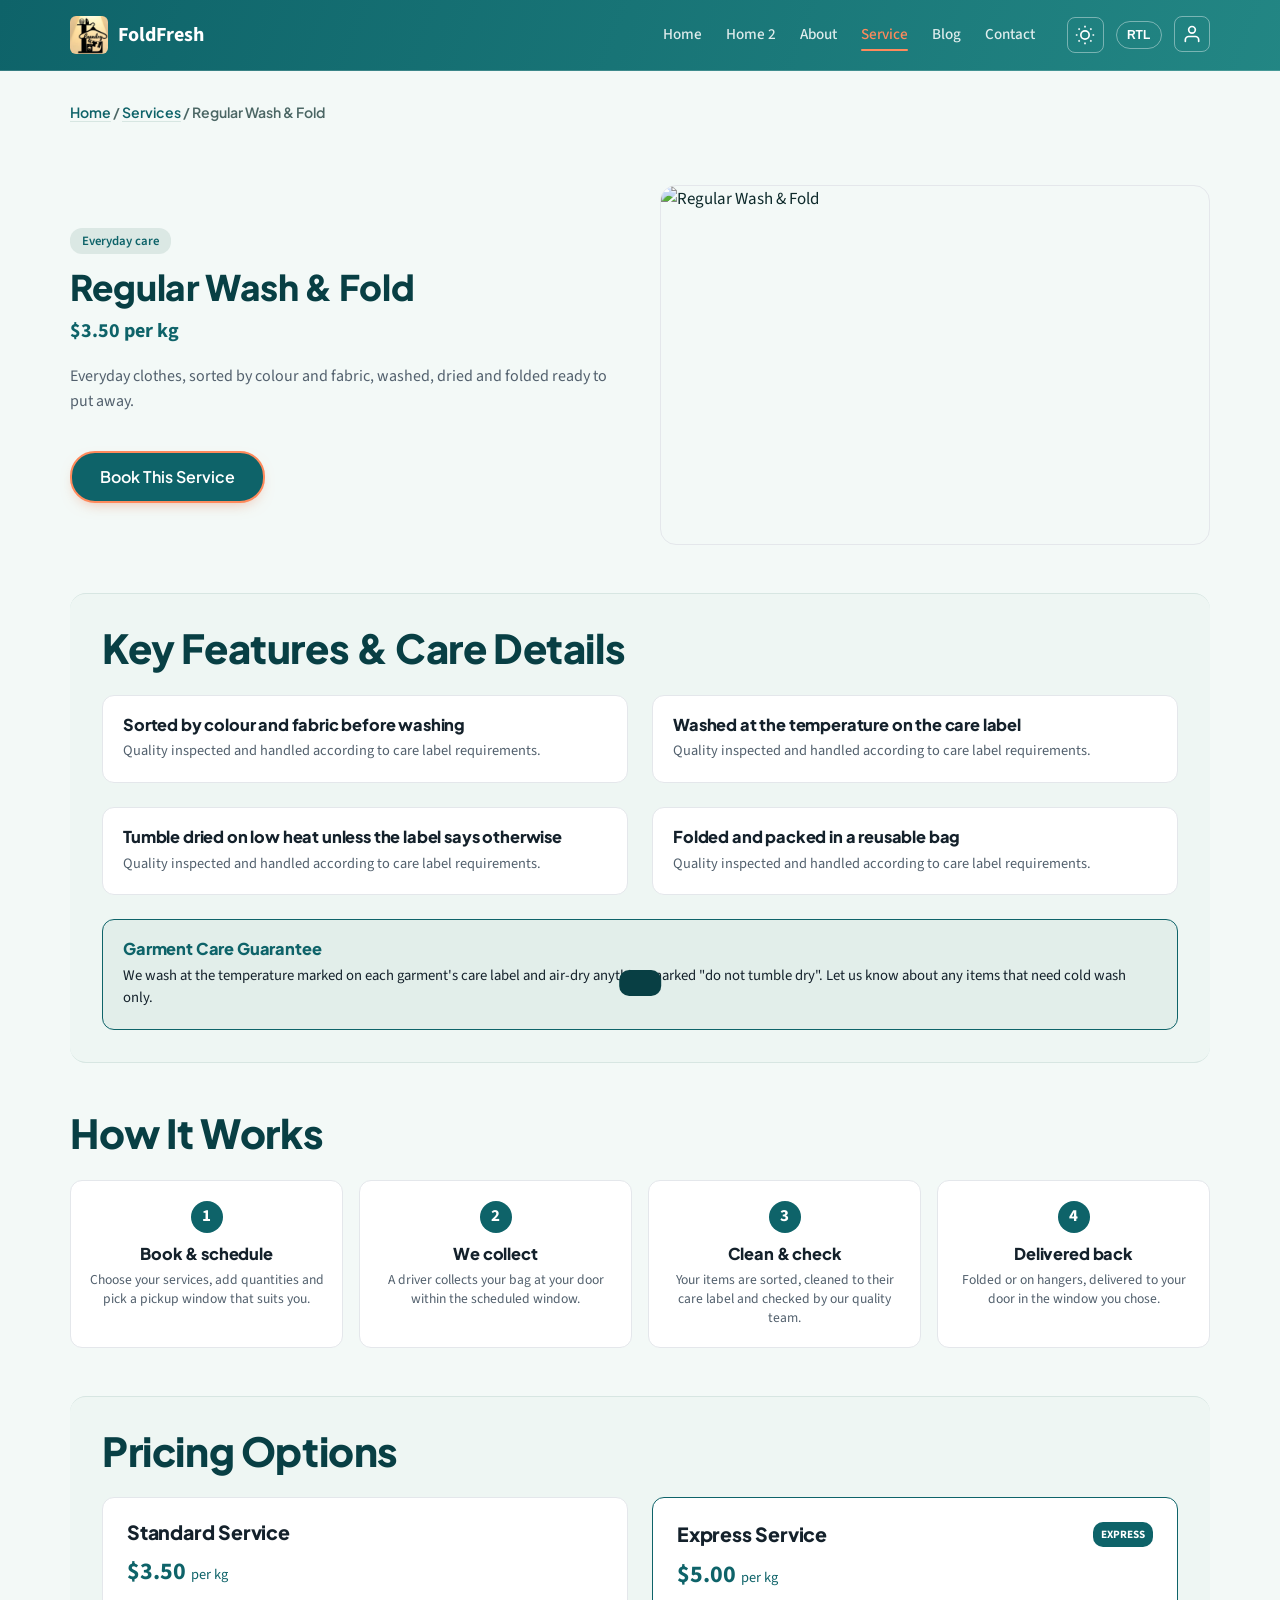
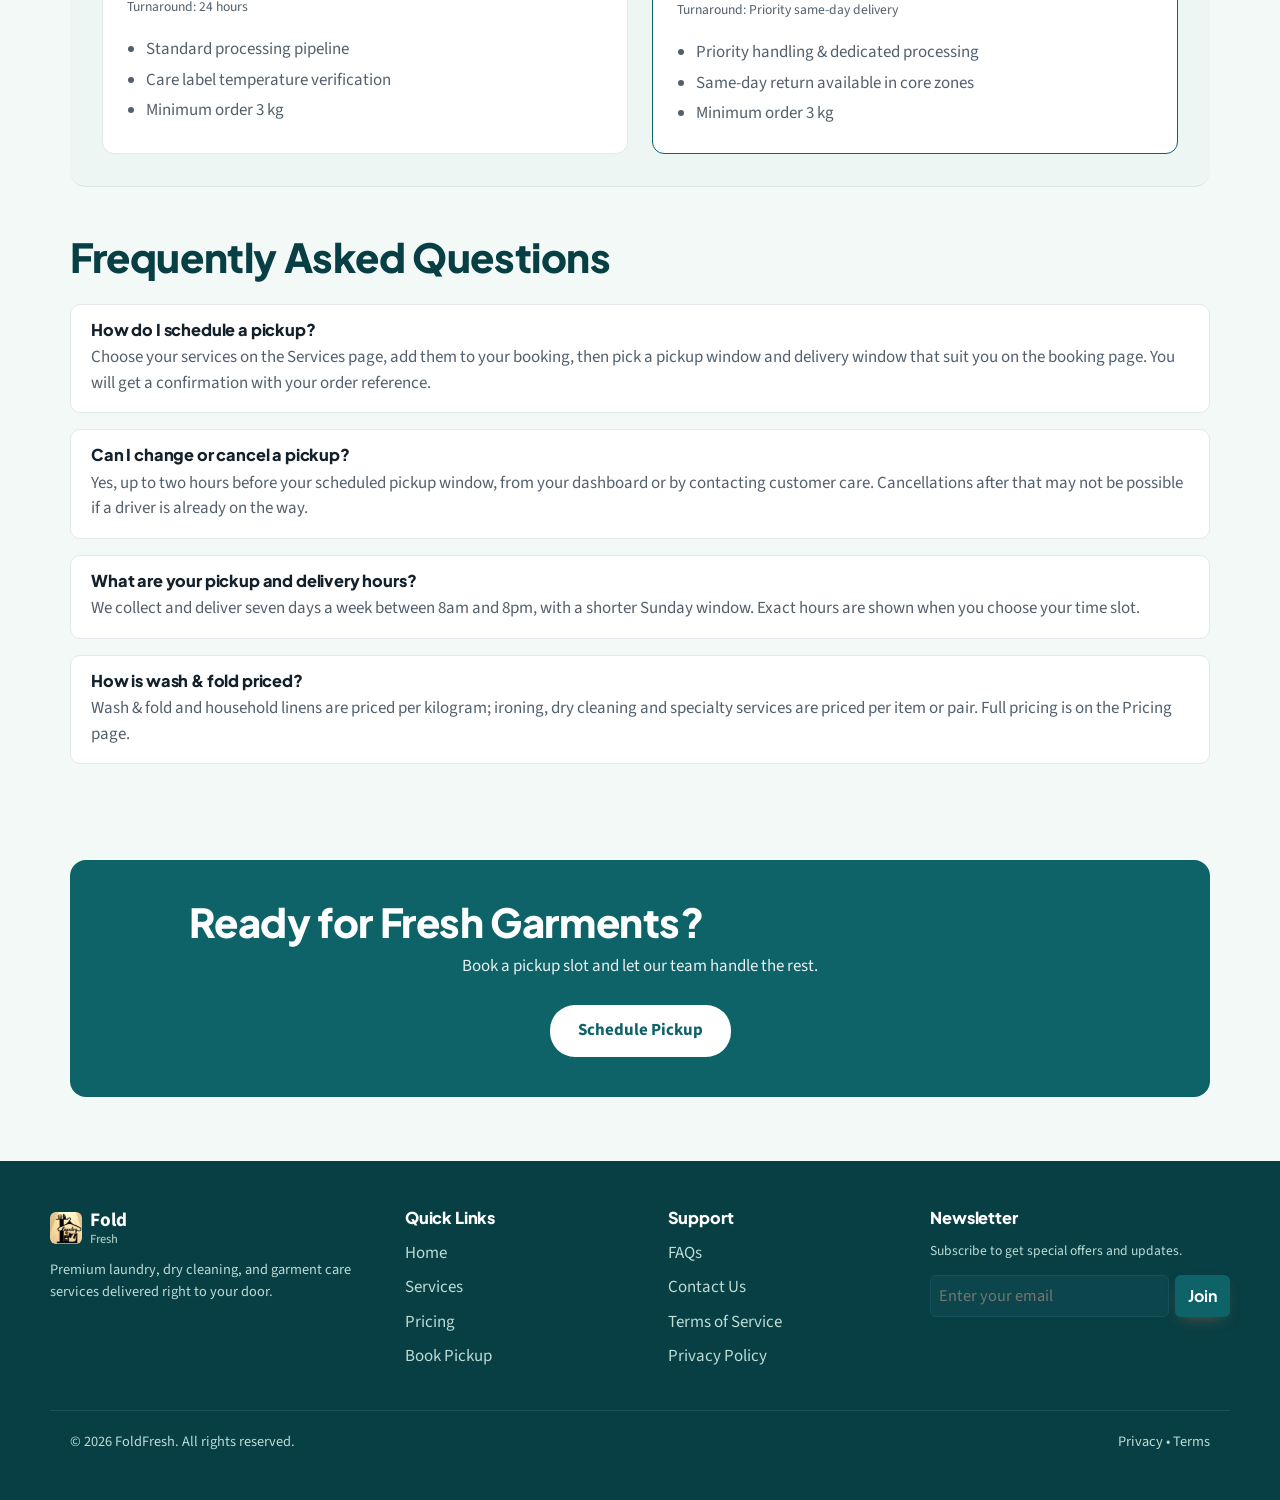
==== commit eec774e5: "commit" ====
--- a/service-detail.html
+++ b/service-detail.html
@@ -212,6 +212,7 @@
 </footer>
 
 <script src="js/data.js"></script>
+<script src="js/main.js"></script>
 <script>
   document.addEventListener("DOMContentLoaded", () => {
     // 1. Get service ID from URL query string
